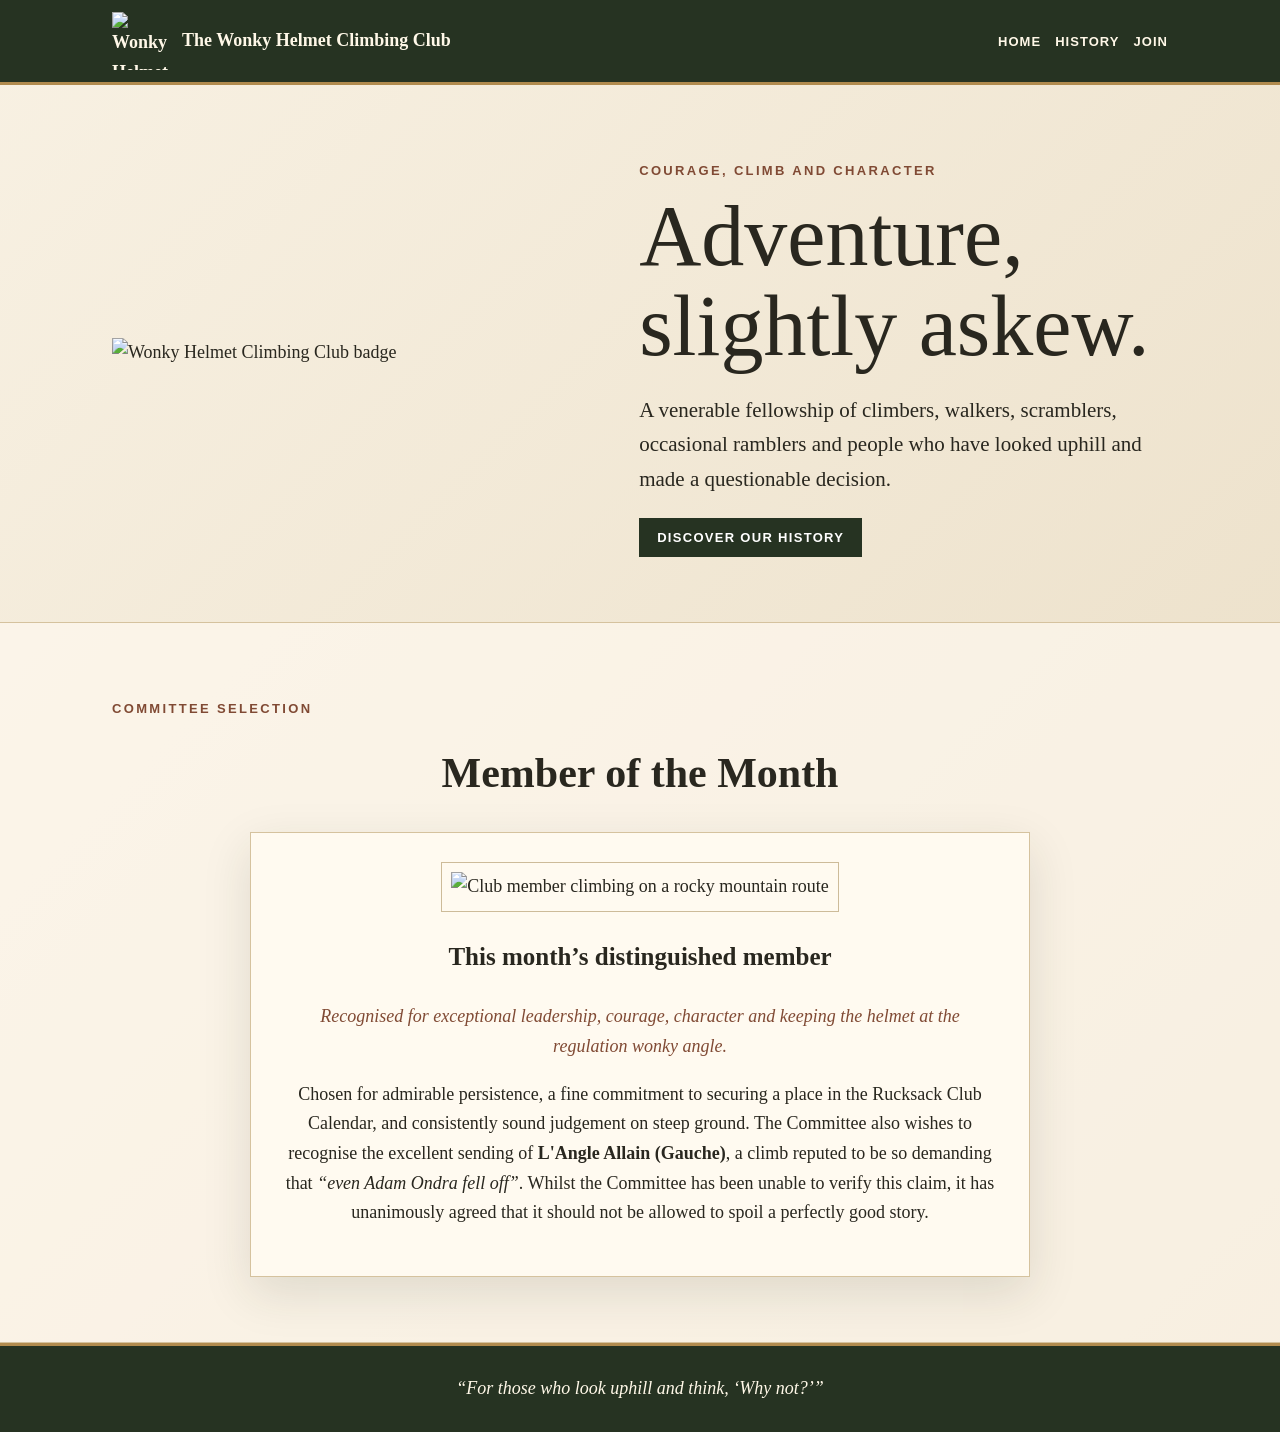
==== index.html @ e6dbe9c2 "Add files via upload" ====
<!doctype html><html lang="en-GB"><head><meta charset="utf-8"><meta name="viewport" content="width=device-width,initial-scale=1"><title>Wonky Helmet Climbing Club</title><link rel="stylesheet" href="styles.css"></head><body><header><nav><a class="brand" href="index.html"><img src="assets/club-badge.png" alt="Wonky Helmet Climbing Club badge"><span>The Wonky Helmet Climbing Club</span></a><div class="links"><a href="index.html">Home</a><a href="history.html">History</a><a href="join.html">Join</a></div></nav></header><main><section class="hero"><div><img src="assets/club-badge.png" alt="Wonky Helmet Climbing Club badge"></div><div class="hero-copy"><p class="eyebrow">Courage, Climb and Character</p><h1>Adventure,<br>slightly askew.</h1><p class="lead">A venerable fellowship of climbers, walkers, scramblers, occasional ramblers and people who have looked uphill and made a questionable decision.</p><a class="button" href="history.html">Discover our history</a></div></section><section class="alt"><div class="wrap"><p class="eyebrow">Committee selection</p><h2 style="text-align:center">Member of the Month</h2><article class="card member"><img class="member-photo" src="assets/member-of-the-month.jpg" alt="Club member climbing on a rocky mountain route"><h3>This month’s distinguished member</h3><p class="member-kicker">Recognised for exceptional leadership, courage, character and keeping the helmet at the regulation wonky angle.</p><p>Chosen for admirable persistence, a fine commitment to securing a place in the Rucksack Club Calendar, and consistently sound judgement on steep ground. The Committee also wishes to recognise the excellent sending of <strong>L'Angle Allain (Gauche)</strong>, a climb reputed to be so demanding that <em>“even Adam Ondra fell off”</em>. Whilst the Committee has been unable to verify this claim, it has unanimously agreed that it should not be allowed to spoil a perfectly good story.</p></article></div></section></main><footer>“For those who look uphill and think, ‘Why not?’”</footer><script src="script.js"></script></body></html>
---- styles.css ----
:root{--g:#263322;--gold:#b18b4e;--cream:#fffaf0;--ink:#29271f;--rust:#804a34;--line:#d5c29e}*{box-sizing:border-box}body{margin:0;background:linear-gradient(135deg,#f8f1e3,#e9dcc3);color:var(--ink);font:18px/1.65 Georgia,serif}header,footer{background:var(--g);color:#fff8e8}header{border-bottom:3px solid var(--gold)}nav{max-width:1100px;margin:auto;padding:12px 22px;display:flex;align-items:center;justify-content:space-between}.brand{display:flex;align-items:center;gap:12px;color:inherit;text-decoration:none;font-weight:bold}.brand img{width:58px;height:58px;object-fit:contain}.links{display:flex;gap:14px}.links a{color:inherit;text-decoration:none;font:700 13px Arial;text-transform:uppercase;letter-spacing:.08em}.hero,.wrap{max-width:1100px;margin:auto;padding:65px 22px}.hero,.grid{display:grid;grid-template-columns:1fr 1.12fr;gap:55px;align-items:center}.hero img{width:100%;max-height:510px;object-fit:contain}.eyebrow{font:700 13px Arial;color:var(--rust);letter-spacing:.18em;text-transform:uppercase}h1{font-size:clamp(48px,7vw,86px);line-height:1.05;margin:.15em 0;font-weight:500}h2{font-size:42px;line-height:1.12}h3{font-size:25px}.lead{font-size:21px}.button{display:inline-block;background:var(--g);color:#fff;padding:12px 18px;text-decoration:none;text-transform:uppercase;font:700 13px Arial;letter-spacing:.1em;border:0;cursor:pointer}.alt{background:#fffaf0aa;border-block:1px solid var(--line)}.card{background:var(--cream);border:1px solid var(--line);padding:30px;box-shadow:0 16px 45px #28302320}.member{max-width:780px;margin:auto;text-align:center}.member-photo{width:100%;aspect-ratio:16/10;object-fit:cover;object-position:50% 44%;border:9px solid var(--cream);outline:1px solid #cdbb99}.member-kicker,.quote{color:var(--rust);font-style:italic}.history-section{margin-bottom:55px}.history-section+.history-section{border-top:1px solid var(--line);padding-top:42px}.ascent-grid,.tradition-grid{display:grid;grid-template-columns:1fr 1fr;gap:22px}.ascent,.tradition{background:#fffaf0b8;border:1px solid var(--line);border-left:3px solid var(--gold);padding:12px 20px}.ascent h3,.tradition h3{color:var(--rust)}.tradition-wide{grid-column:1/-1}.achievements li{margin:.65rem 0}.quote,.submission-note{border-left:3px solid var(--gold);padding-left:16px}.submission-note{font-size:.94rem;color:#625b4d}label{display:block;font:bold 13px Arial;text-transform:uppercase;margin-top:12px}input,textarea{width:100%;padding:12px;border:1px solid #baa781;background:#fffdf8;font:16px Georgia}textarea{min-height:110px}footer{text-align:center;padding:28px;border-top:3px solid var(--gold);font-style:italic}@media(max-width:760px){.hero,.grid,.ascent-grid,.tradition-grid{grid-template-columns:1fr}.hero-copy{order:-1}.brand span{display:none}.tradition-wide{grid-column:auto}}
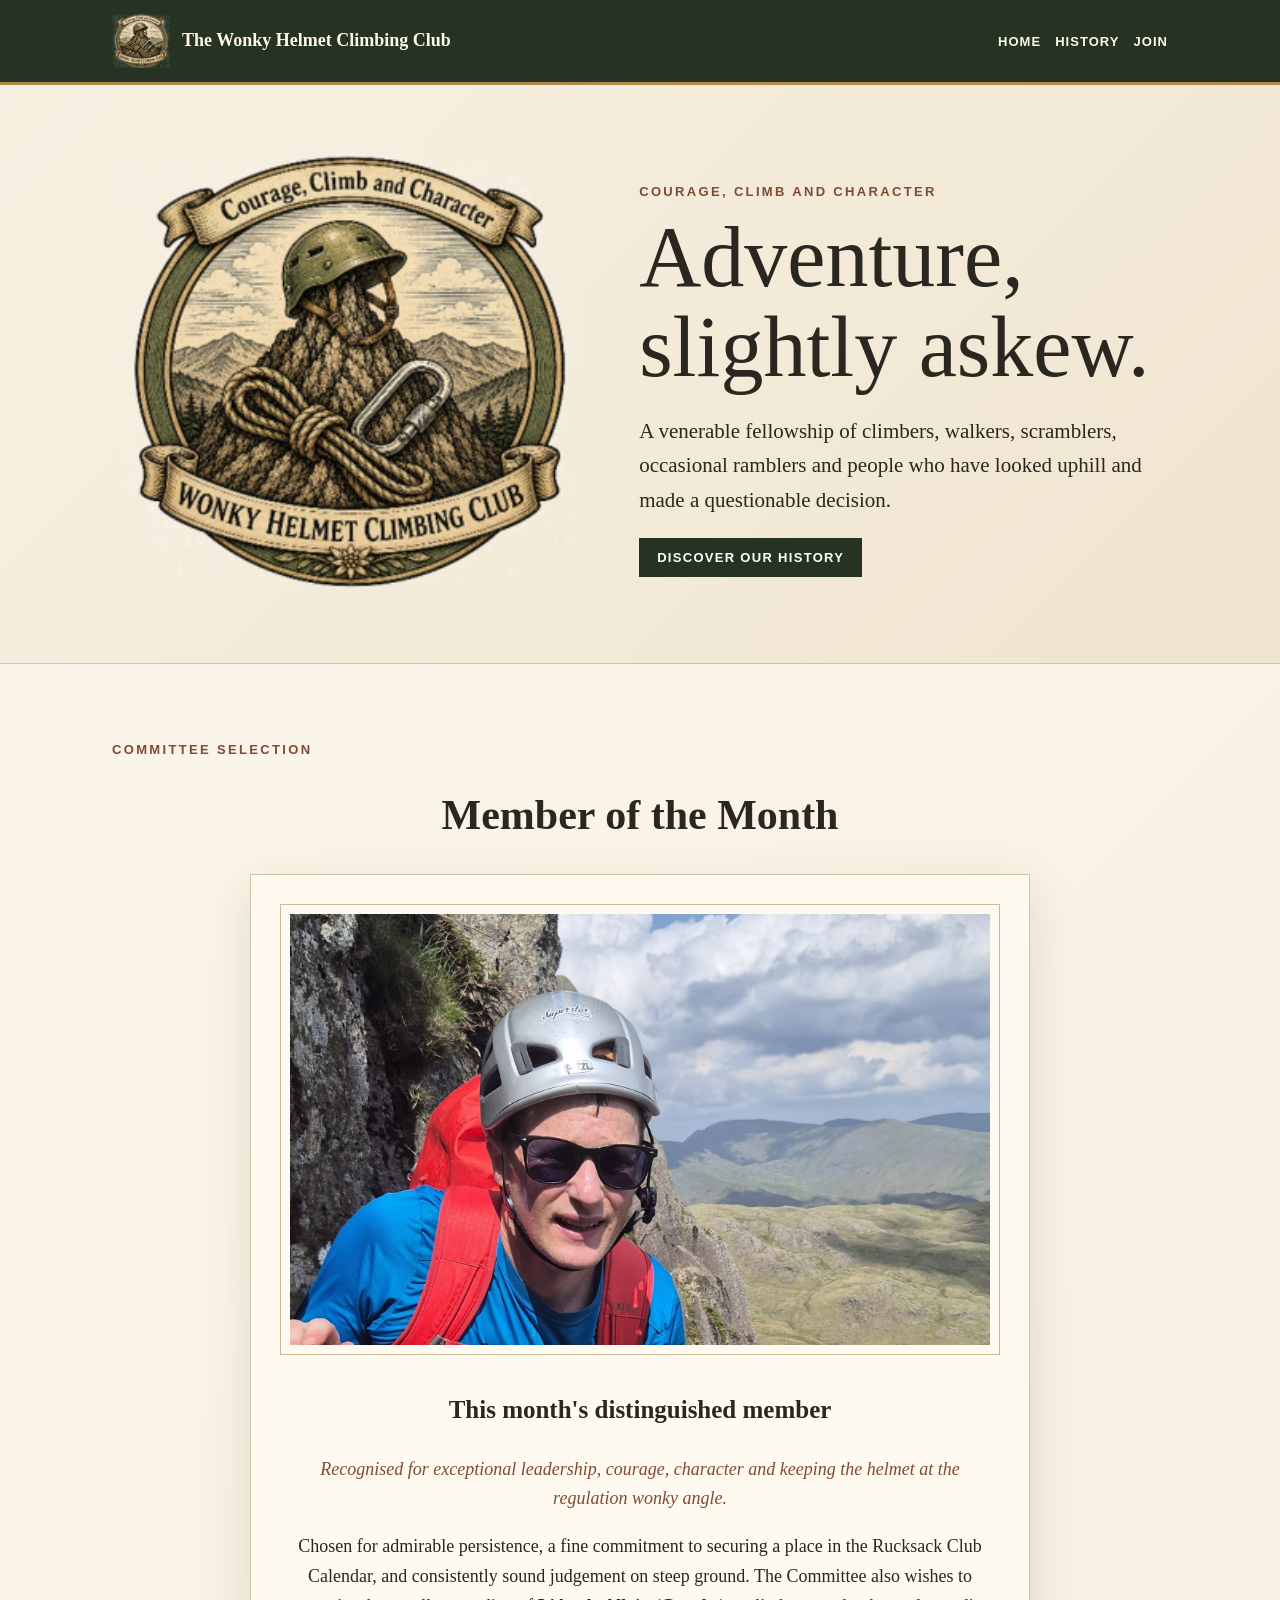
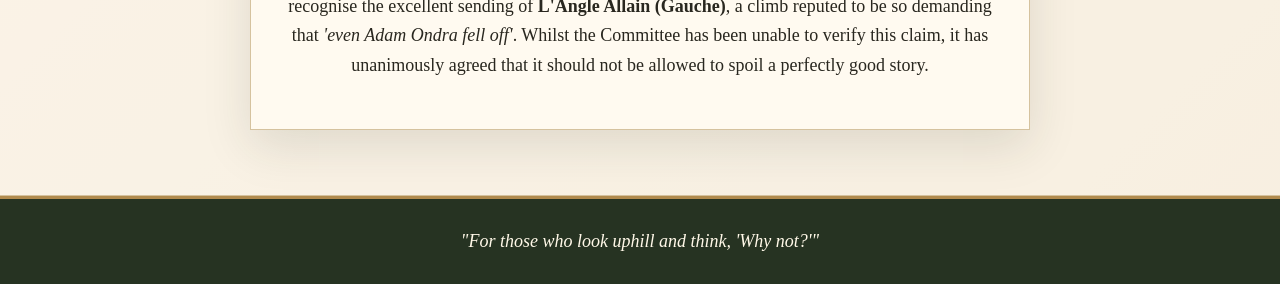
==== commit 5467b3be: "Add noindex meta tag to index.html to prevent search engine indexing" ====
--- a/index.html
+++ b/index.html
@@ -1 +1 @@
-<!doctype html><html lang="en-GB"><head><meta charset="utf-8"><meta name="viewport" content="width=device-width,initial-scale=1"><title>Wonky Helmet Climbing Club</title><link rel="stylesheet" href="styles.css"></head><body><header><nav><a class="brand" href="index.html"><img src="assets/club-badge.png" alt="Wonky Helmet Climbing Club badge"><span>The Wonky Helmet Climbing Club</span></a><div class="links"><a href="index.html">Home</a><a href="history.html">History</a><a href="join.html">Join</a></div></nav></header><main><section class="hero"><div><img src="assets/club-badge.png" alt="Wonky Helmet Climbing Club badge"></div><div class="hero-copy"><p class="eyebrow">Courage, Climb and Character</p><h1>Adventure,<br>slightly askew.</h1><p class="lead">A venerable fellowship of climbers, walkers, scramblers, occasional ramblers and people who have looked uphill and made a questionable decision.</p><a class="button" href="history.html">Discover our history</a></div></section><section class="alt"><div class="wrap"><p class="eyebrow">Committee selection</p><h2 style="text-align:center">Member of the Month</h2><article class="card member"><img class="member-photo" src="assets/member-of-the-month.jpg" alt="Club member climbing on a rocky mountain route"><h3>This month’s distinguished member</h3><p class="member-kicker">Recognised for exceptional leadership, courage, character and keeping the helmet at the regulation wonky angle.</p><p>Chosen for admirable persistence, a fine commitment to securing a place in the Rucksack Club Calendar, and consistently sound judgement on steep ground. The Committee also wishes to recognise the excellent sending of <strong>L'Angle Allain (Gauche)</strong>, a climb reputed to be so demanding that <em>“even Adam Ondra fell off”</em>. Whilst the Committee has been unable to verify this claim, it has unanimously agreed that it should not be allowed to spoil a perfectly good story.</p></article></div></section></main><footer>“For those who look uphill and think, ‘Why not?’”</footer><script src="script.js"></script></body></html>+<!doctype html><html lang="en-GB"><head><meta charset="utf-8"><meta name="viewport" content="width=device-width,initial-scale=1"><meta name="robots" content="noindex, follow"><title>Wonky Helmet Climbing Club</title><link rel="stylesheet" href="styles.css"></head><body><header><nav><a class="brand" href="index.html"><img src="assets/club-badge.png" alt="Wonky Helmet Climbing Club badge"><span>The Wonky Helmet Climbing Club</span></a><div class="links"><a href="index.html">Home</a><a href="history.html">History</a><a href="join.html">Join</a></div></nav></header><main><section class="hero"><div><img src="assets/club-badge.png" alt="Wonky Helmet Climbing Club badge"></div><div class="hero-copy"><p class="eyebrow">Courage, Climb and Character</p><h1>Adventure,<br>slightly askew.</h1><p class="lead">A venerable fellowship of climbers, walkers, scramblers, occasional ramblers and people who have looked uphill and made a questionable decision.</p><a class="button" href="history.html">Discover our history</a></div></section><section class="alt"><div class="wrap"><p class="eyebrow">Committee selection</p><h2 style="text-align:center">Member of the Month</h2><article class="card member"><img class="member-photo" src="assets/member-of-the-month.jpg" alt="Club member climbing on a rocky mountain route"><h3>This month's distinguished member</h3><p class="member-kicker">Recognised for exceptional leadership, courage, character and keeping the helmet at the regulation wonky angle.</p><p>Chosen for admirable persistence, a fine commitment to securing a place in the Rucksack Club Calendar, and consistently sound judgement on steep ground. The Committee also wishes to recognise the excellent sending of <strong>L'Angle Allain (Gauche)</strong>, a climb reputed to be so demanding that <em>'even Adam Ondra fell off'</em>. Whilst the Committee has been unable to verify this claim, it has unanimously agreed that it should not be allowed to spoil a perfectly good story.</p></article></div></section></main><footer>"For those who look uphill and think, 'Why not?'"</footer><script src="script.js"></script></body></html>
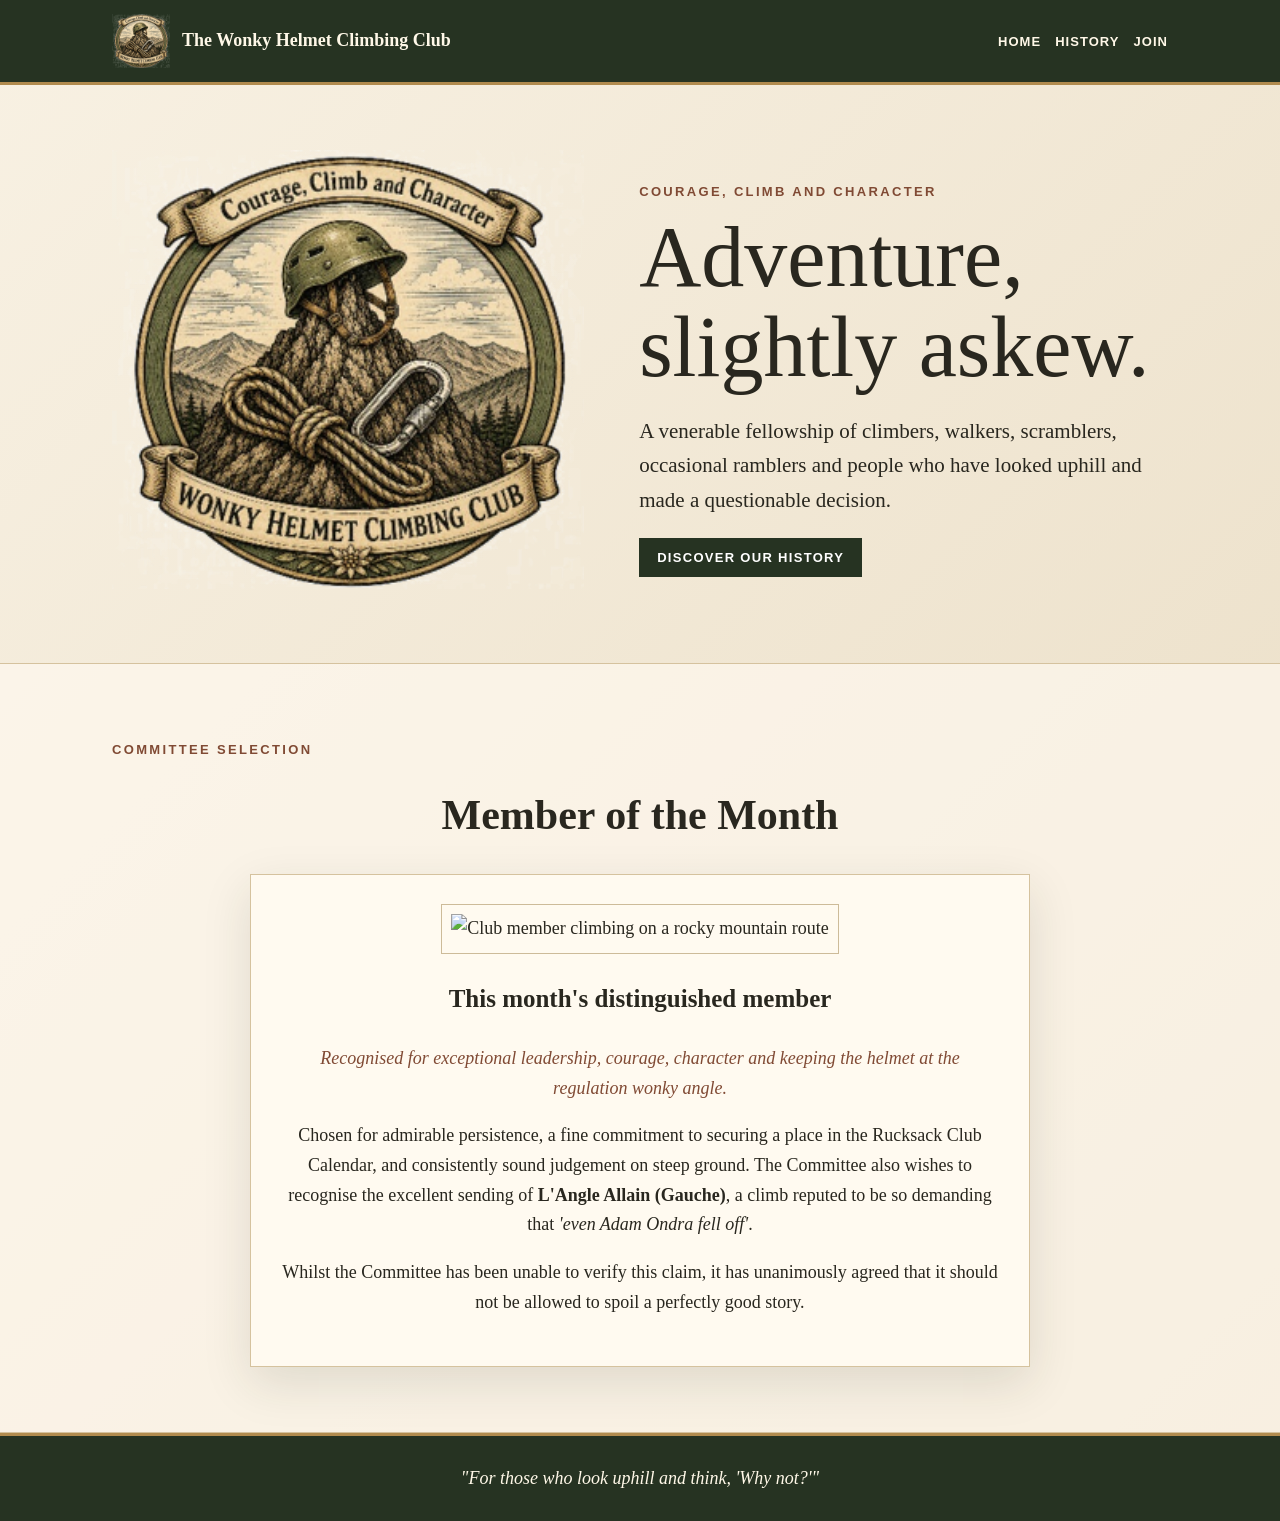
==== commit 0de900b3: "Fix HTML formatting and ensure proper structure" ====
--- a/index.html
+++ b/index.html
@@ -1 +1 @@
-<!doctype html><html lang="en-GB"><head><meta charset="utf-8"><meta name="viewport" content="width=device-width,initial-scale=1"><meta name="robots" content="noindex, follow"><title>Wonky Helmet Climbing Club</title><link rel="stylesheet" href="styles.css"></head><body><header><nav><a class="brand" href="index.html"><img src="assets/club-badge.png" alt="Wonky Helmet Climbing Club badge"><span>The Wonky Helmet Climbing Club</span></a><div class="links"><a href="index.html">Home</a><a href="history.html">History</a><a href="join.html">Join</a></div></nav></header><main><section class="hero"><div><img src="assets/club-badge.png" alt="Wonky Helmet Climbing Club badge"></div><div class="hero-copy"><p class="eyebrow">Courage, Climb and Character</p><h1>Adventure,<br>slightly askew.</h1><p class="lead">A venerable fellowship of climbers, walkers, scramblers, occasional ramblers and people who have looked uphill and made a questionable decision.</p><a class="button" href="history.html">Discover our history</a></div></section><section class="alt"><div class="wrap"><p class="eyebrow">Committee selection</p><h2 style="text-align:center">Member of the Month</h2><article class="card member"><img class="member-photo" src="assets/member-of-the-month.jpg" alt="Club member climbing on a rocky mountain route"><h3>This month's distinguished member</h3><p class="member-kicker">Recognised for exceptional leadership, courage, character and keeping the helmet at the regulation wonky angle.</p><p>Chosen for admirable persistence, a fine commitment to securing a place in the Rucksack Club Calendar, and consistently sound judgement on steep ground. The Committee also wishes to recognise the excellent sending of <strong>L'Angle Allain (Gauche)</strong>, a climb reputed to be so demanding that <em>'even Adam Ondra fell off'</em>. Whilst the Committee has been unable to verify this claim, it has unanimously agreed that it should not be allowed to spoil a perfectly good story.</p></article></div></section></main><footer>"For those who look uphill and think, 'Why not?'"</footer><script src="script.js"></script></body></html>+<!doctype html><html lang="en-GB"><head><meta charset="utf-8"><meta name="viewport" content="width=device-width,initial-scale=1"><meta name="robots" content="noindex, follow"><title>Wonky Helmet Climbing Club</title><link rel="stylesheet" href="styles.css"></head><body><header><nav><a class="brand" href="index.html"><img src="assets/club-badge.png" alt="Wonky Helmet Climbing Club badge"><span>The Wonky Helmet Climbing Club</span></a><div class="links"><a href="index.html">Home</a><a href="history.html">History</a><a href="join.html">Join</a></div></nav></header><main><section class="hero"><div><img src="assets/club-badge.png" alt="Wonky Helmet Climbing Club badge"></div><div class="hero-copy"><p class="eyebrow">Courage, Climb and Character</p><h1>Adventure,<br>slightly askew.</h1><p class="lead">A venerable fellowship of climbers, walkers, scramblers, occasional ramblers and people who have looked uphill and made a questionable decision.</p><a class="button" href="history.html">Discover our history</a></div></section><section class="alt"><div class="wrap"><p class="eyebrow">Committee selection</p><h2 style="text-align:center">Member of the Month</h2><article class="card member"><img class="member-photo" src="assets/member-of-the-month.jpg" alt="Club member climbing on a rocky mountain route"><h3>This month's distinguished member</h3><p class="member-kicker">Recognised for exceptional leadership, courage, character and keeping the helmet at the regulation wonky angle.</p><p>Chosen for admirable persistence, a fine commitment to securing a place in the Rucksack Club Calendar, and consistently sound judgement on steep ground. The Committee also wishes to recognise the excellent sending of <strong>L'Angle Allain (Gauche)</strong>, a climb reputed to be so demanding that <em>'even Adam Ondra fell off'</em>. </p><p>Whilst the Committee has been unable to verify this claim, it has unanimously agreed that it should not be allowed to spoil a perfectly good story.</p></article></div></section></main><footer>"For those who look uphill and think, 'Why not?'"</footer><script src="script.js"></script></body></html>
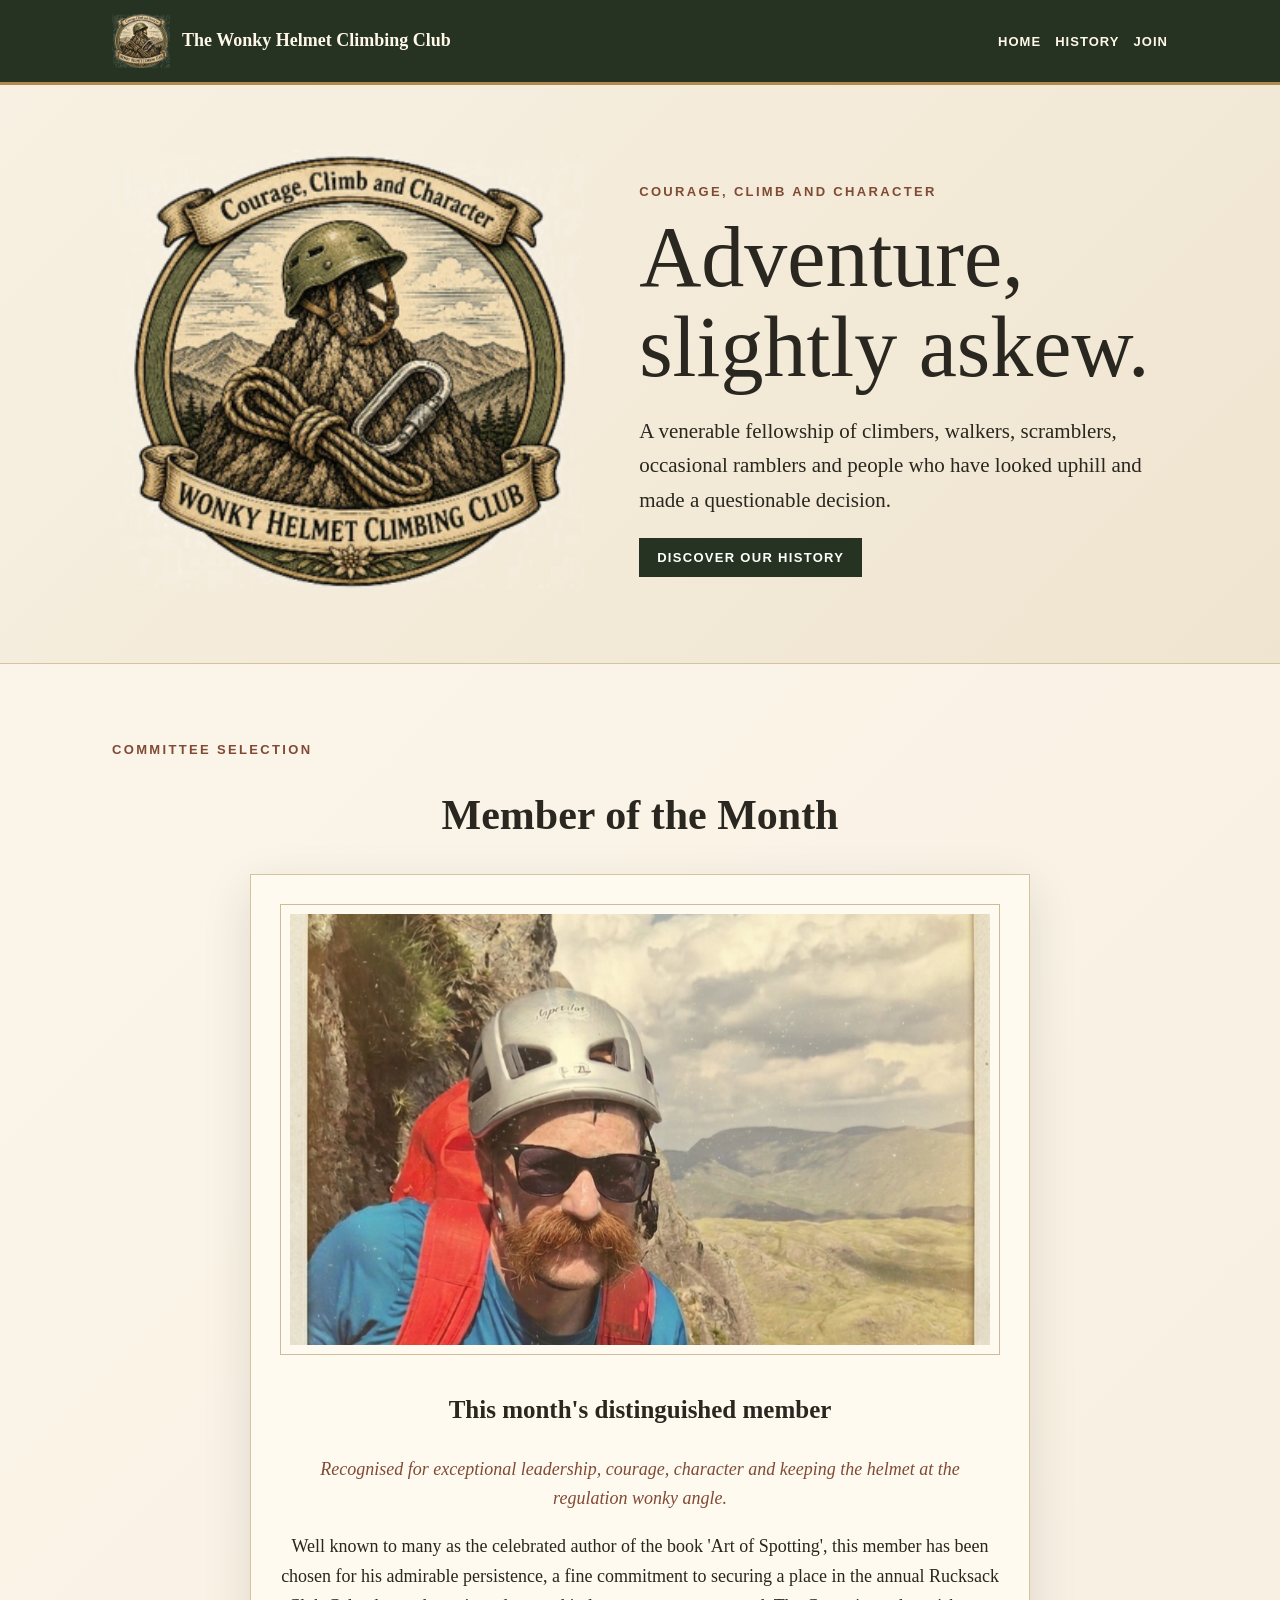
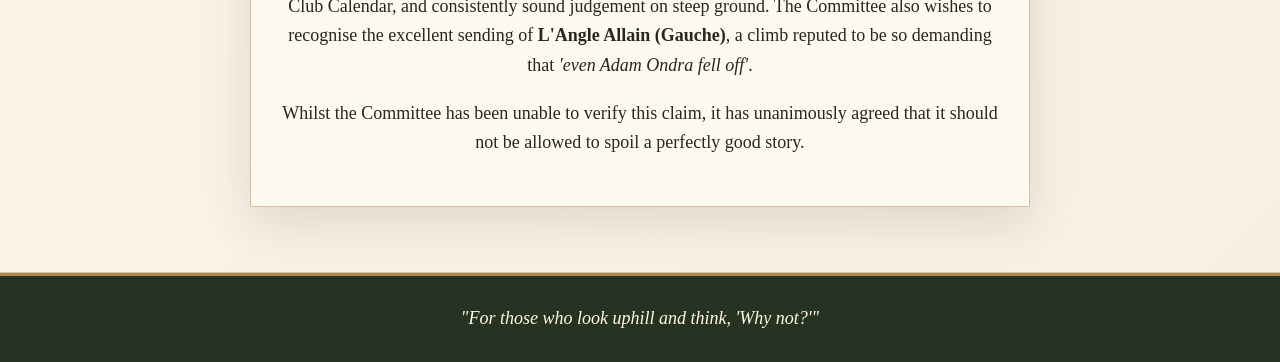
==== commit c0f53e3c: "Update index.html" ====
--- a/index.html
+++ b/index.html
@@ -1 +1 @@
-<!doctype html><html lang="en-GB"><head><meta charset="utf-8"><meta name="viewport" content="width=device-width,initial-scale=1"><meta name="robots" content="noindex, follow"><title>Wonky Helmet Climbing Club</title><link rel="stylesheet" href="styles.css"></head><body><header><nav><a class="brand" href="index.html"><img src="assets/club-badge.png" alt="Wonky Helmet Climbing Club badge"><span>The Wonky Helmet Climbing Club</span></a><div class="links"><a href="index.html">Home</a><a href="history.html">History</a><a href="join.html">Join</a></div></nav></header><main><section class="hero"><div><img src="assets/club-badge.png" alt="Wonky Helmet Climbing Club badge"></div><div class="hero-copy"><p class="eyebrow">Courage, Climb and Character</p><h1>Adventure,<br>slightly askew.</h1><p class="lead">A venerable fellowship of climbers, walkers, scramblers, occasional ramblers and people who have looked uphill and made a questionable decision.</p><a class="button" href="history.html">Discover our history</a></div></section><section class="alt"><div class="wrap"><p class="eyebrow">Committee selection</p><h2 style="text-align:center">Member of the Month</h2><article class="card member"><img class="member-photo" src="assets/member-of-the-month.jpg" alt="Club member climbing on a rocky mountain route"><h3>This month's distinguished member</h3><p class="member-kicker">Recognised for exceptional leadership, courage, character and keeping the helmet at the regulation wonky angle.</p><p>Chosen for admirable persistence, a fine commitment to securing a place in the Rucksack Club Calendar, and consistently sound judgement on steep ground. The Committee also wishes to recognise the excellent sending of <strong>L'Angle Allain (Gauche)</strong>, a climb reputed to be so demanding that <em>'even Adam Ondra fell off'</em>. </p><p>Whilst the Committee has been unable to verify this claim, it has unanimously agreed that it should not be allowed to spoil a perfectly good story.</p></article></div></section></main><footer>"For those who look uphill and think, 'Why not?'"</footer><script src="script.js"></script></body></html>
+<!doctype html><html lang="en-GB"><head><meta charset="utf-8"><meta name="viewport" content="width=device-width,initial-scale=1"><meta name="robots" content="noindex, follow"><title>Wonky Helmet Climbing Club</title><link rel="stylesheet" href="styles.css"></head><body><header><nav><a class="brand" href="index.html"><img src="assets/club-badge.png" alt="Wonky Helmet Climbing Club badge"><span>The Wonky Helmet Climbing Club</span></a><div class="links"><a href="index.html">Home</a><a href="history.html">History</a><a href="join.html">Join</a></div></nav></header><main><section class="hero"><div><img src="assets/club-badge.png" alt="Wonky Helmet Climbing Club badge"></div><div class="hero-copy"><p class="eyebrow">Courage, Climb and Character</p><h1>Adventure,<br>slightly askew.</h1><p class="lead">A venerable fellowship of climbers, walkers, scramblers, occasional ramblers and people who have looked uphill and made a questionable decision.</p><a class="button" href="history.html">Discover our history</a></div></section><section class="alt"><div class="wrap"><p class="eyebrow">Committee selection</p><h2 style="text-align:center">Member of the Month</h2><article class="card member"><img class="member-photo" src="assets/member-of-the-month.png" alt="Club member climbing on a rocky mountain route"><h3>This month's distinguished member</h3><p class="member-kicker">Recognised for exceptional leadership, courage, character and keeping the helmet at the regulation wonky angle.</p><p>Well known to many as the celebrated author of the book 'Art of Spotting', this member has been chosen for his admirable persistence, a fine commitment to securing a place in the annual Rucksack Club Calendar, and consistently sound judgement on steep ground. The Committee also wishes to recognise the excellent sending of <strong>L'Angle Allain (Gauche)</strong>, a climb reputed to be so demanding that <em>'even Adam Ondra fell off'</em>. </p><p></p><p>Whilst the Committee has been unable to verify this claim, it has unanimously agreed that it should not be allowed to spoil a perfectly good story.</p></article></div></section></main><footer>"For those who look uphill and think, 'Why not?'"</footer><script src="script.js"></script></body></html>
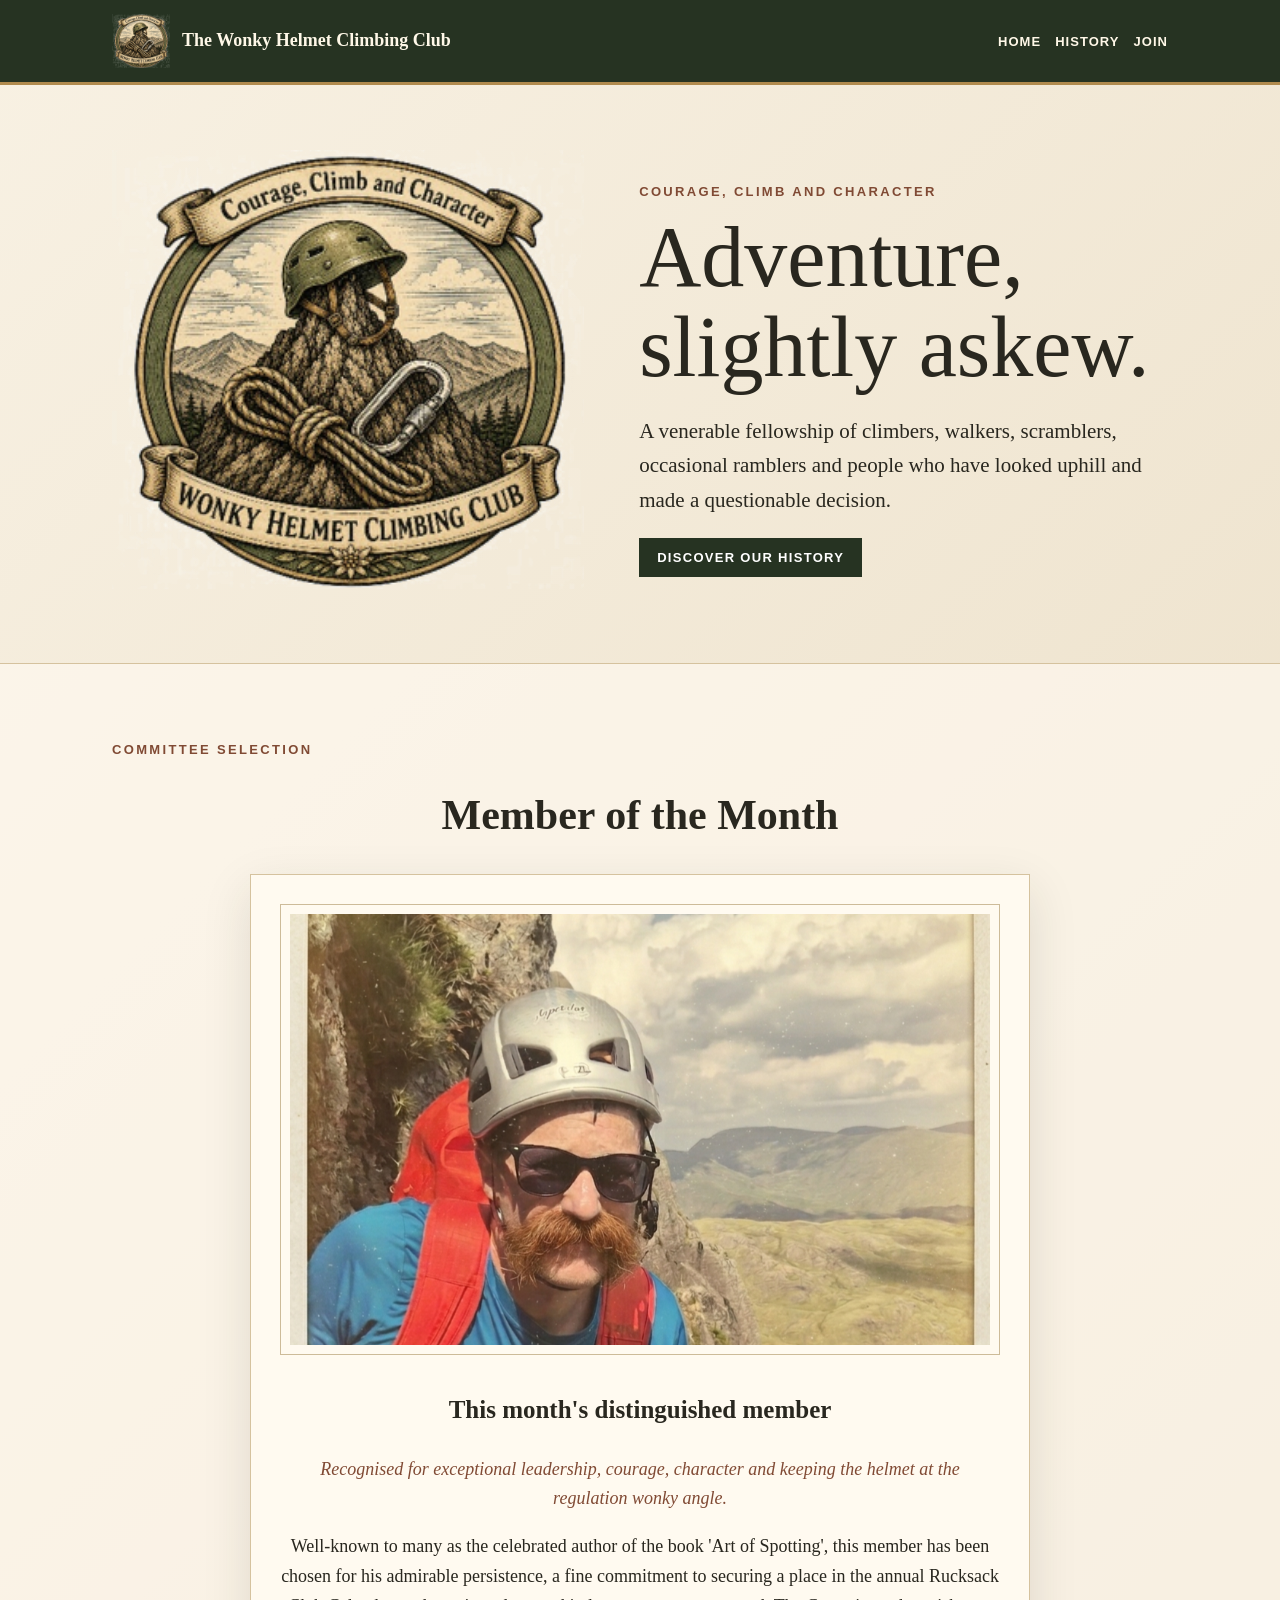
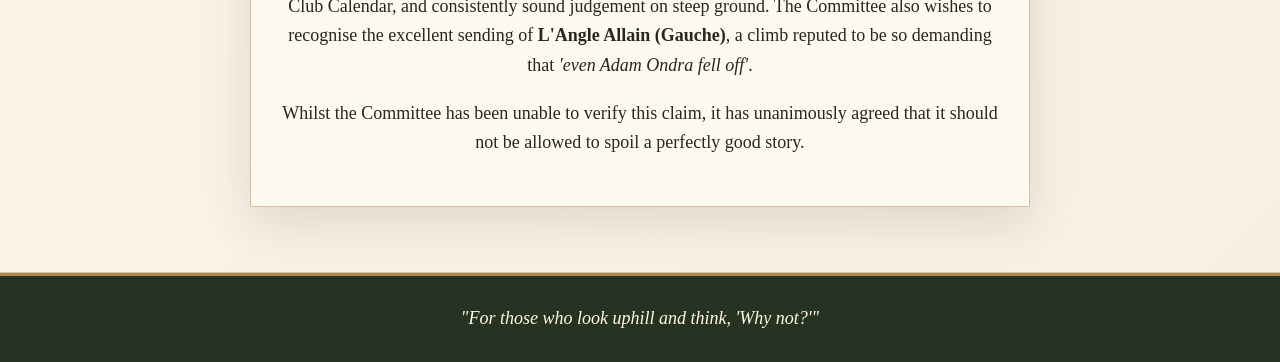
==== commit de2ab9d3: "Update index.html" ====
--- a/index.html
+++ b/index.html
@@ -1 +1 @@
-<!doctype html><html lang="en-GB"><head><meta charset="utf-8"><meta name="viewport" content="width=device-width,initial-scale=1"><meta name="robots" content="noindex, follow"><title>Wonky Helmet Climbing Club</title><link rel="stylesheet" href="styles.css"></head><body><header><nav><a class="brand" href="index.html"><img src="assets/club-badge.png" alt="Wonky Helmet Climbing Club badge"><span>The Wonky Helmet Climbing Club</span></a><div class="links"><a href="index.html">Home</a><a href="history.html">History</a><a href="join.html">Join</a></div></nav></header><main><section class="hero"><div><img src="assets/club-badge.png" alt="Wonky Helmet Climbing Club badge"></div><div class="hero-copy"><p class="eyebrow">Courage, Climb and Character</p><h1>Adventure,<br>slightly askew.</h1><p class="lead">A venerable fellowship of climbers, walkers, scramblers, occasional ramblers and people who have looked uphill and made a questionable decision.</p><a class="button" href="history.html">Discover our history</a></div></section><section class="alt"><div class="wrap"><p class="eyebrow">Committee selection</p><h2 style="text-align:center">Member of the Month</h2><article class="card member"><img class="member-photo" src="assets/member-of-the-month.png" alt="Club member climbing on a rocky mountain route"><h3>This month's distinguished member</h3><p class="member-kicker">Recognised for exceptional leadership, courage, character and keeping the helmet at the regulation wonky angle.</p><p>Well known to many as the celebrated author of the book 'Art of Spotting', this member has been chosen for his admirable persistence, a fine commitment to securing a place in the annual Rucksack Club Calendar, and consistently sound judgement on steep ground. The Committee also wishes to recognise the excellent sending of <strong>L'Angle Allain (Gauche)</strong>, a climb reputed to be so demanding that <em>'even Adam Ondra fell off'</em>. </p><p></p><p>Whilst the Committee has been unable to verify this claim, it has unanimously agreed that it should not be allowed to spoil a perfectly good story.</p></article></div></section></main><footer>"For those who look uphill and think, 'Why not?'"</footer><script src="script.js"></script></body></html>
+<!doctype html><html lang="en-GB"><head><meta charset="utf-8"><meta name="viewport" content="width=device-width,initial-scale=1"><meta name="robots" content="noindex, follow"><title>Wonky Helmet Climbing Club</title><link rel="stylesheet" href="styles.css"></head><body><header><nav><a class="brand" href="index.html"><img src="assets/club-badge.png" alt="Wonky Helmet Climbing Club badge"><span>The Wonky Helmet Climbing Club</span></a><div class="links"><a href="index.html">Home</a><a href="history.html">History</a><a href="join.html">Join</a></div></nav></header><main><section class="hero"><div><img src="assets/club-badge.png" alt="Wonky Helmet Climbing Club badge"></div><div class="hero-copy"><p class="eyebrow">Courage, Climb and Character</p><h1>Adventure,<br>slightly askew.</h1><p class="lead">A venerable fellowship of climbers, walkers, scramblers, occasional ramblers and people who have looked uphill and made a questionable decision.</p><a class="button" href="history.html">Discover our history</a></div></section><section class="alt"><div class="wrap"><p class="eyebrow">Committee selection</p><h2 style="text-align:center">Member of the Month</h2><article class="card member"><img class="member-photo" src="assets/member-of-the-month.png" alt="Club member climbing on a rocky mountain route"><h3>This month's distinguished member</h3><p class="member-kicker">Recognised for exceptional leadership, courage, character and keeping the helmet at the regulation wonky angle.</p><p>Well-known to many as the celebrated author of the book 'Art of Spotting', this member has been chosen for his admirable persistence, a fine commitment to securing a place in the annual Rucksack Club Calendar, and consistently sound judgement on steep ground. The Committee also wishes to recognise the excellent sending of <strong>L'Angle Allain (Gauche)</strong>, a climb reputed to be so demanding that <em>'even Adam Ondra fell off'</em>. </p><p></p><p>Whilst the Committee has been unable to verify this claim, it has unanimously agreed that it should not be allowed to spoil a perfectly good story.</p></article></div></section></main><footer>"For those who look uphill and think, 'Why not?'"</footer><script src="script.js"></script></body></html>
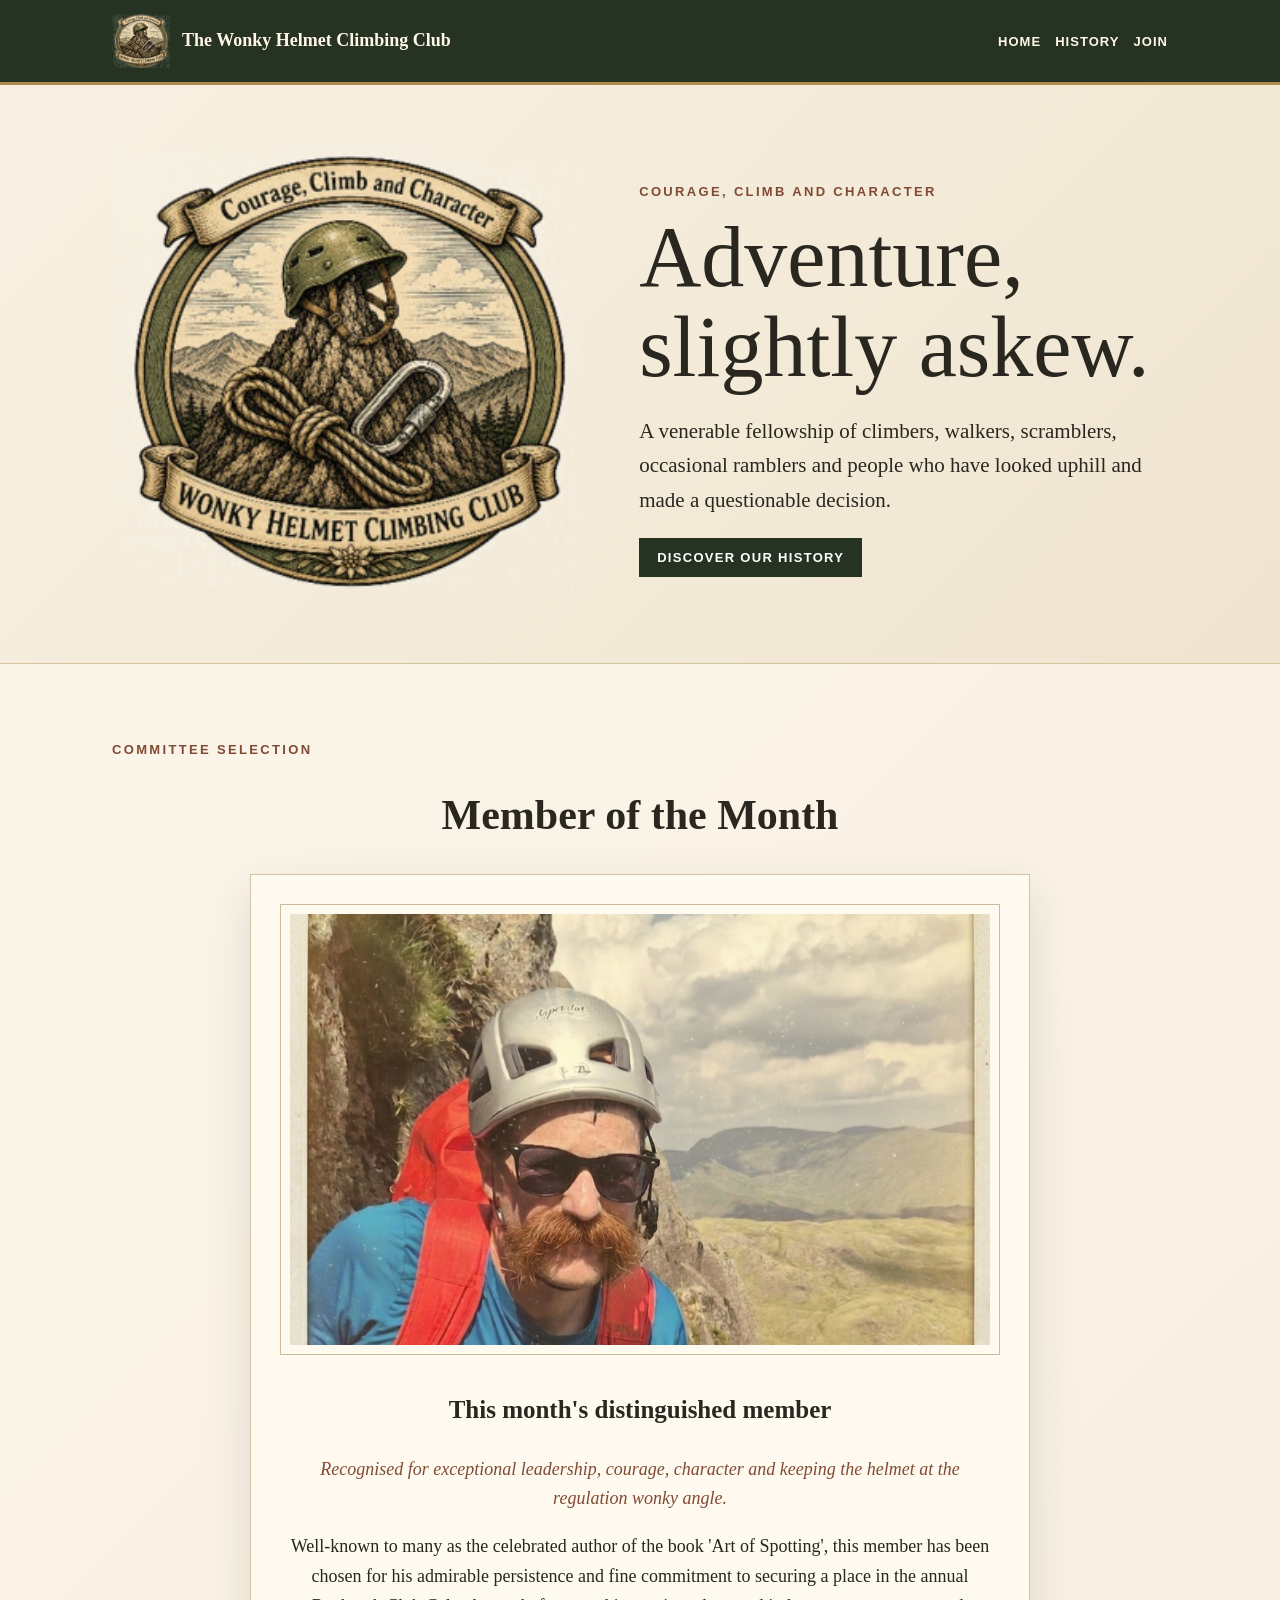
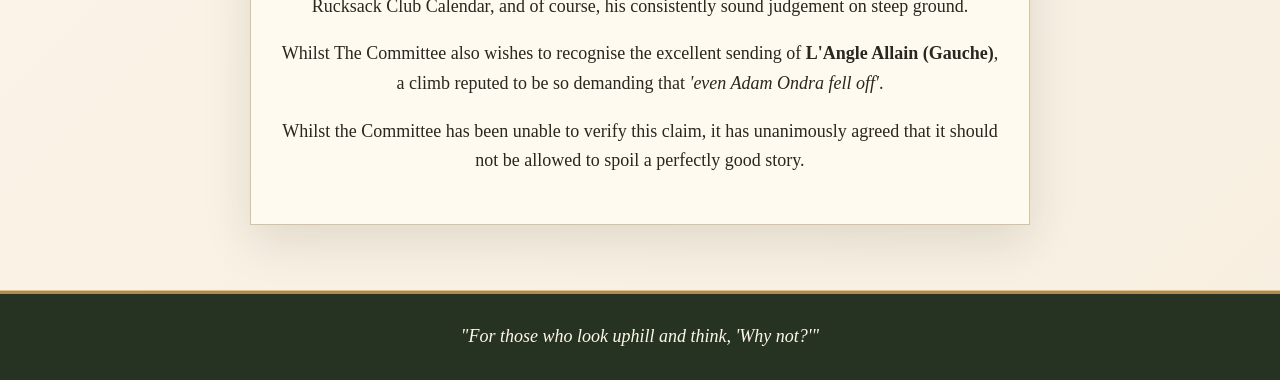
==== commit 811ed815: "Refine member of the month description in index.html Updated the description of the distinguished me" ====
--- a/index.html
+++ b/index.html
@@ -1 +1 @@
-<!doctype html><html lang="en-GB"><head><meta charset="utf-8"><meta name="viewport" content="width=device-width,initial-scale=1"><meta name="robots" content="noindex, follow"><title>Wonky Helmet Climbing Club</title><link rel="stylesheet" href="styles.css"></head><body><header><nav><a class="brand" href="index.html"><img src="assets/club-badge.png" alt="Wonky Helmet Climbing Club badge"><span>The Wonky Helmet Climbing Club</span></a><div class="links"><a href="index.html">Home</a><a href="history.html">History</a><a href="join.html">Join</a></div></nav></header><main><section class="hero"><div><img src="assets/club-badge.png" alt="Wonky Helmet Climbing Club badge"></div><div class="hero-copy"><p class="eyebrow">Courage, Climb and Character</p><h1>Adventure,<br>slightly askew.</h1><p class="lead">A venerable fellowship of climbers, walkers, scramblers, occasional ramblers and people who have looked uphill and made a questionable decision.</p><a class="button" href="history.html">Discover our history</a></div></section><section class="alt"><div class="wrap"><p class="eyebrow">Committee selection</p><h2 style="text-align:center">Member of the Month</h2><article class="card member"><img class="member-photo" src="assets/member-of-the-month.png" alt="Club member climbing on a rocky mountain route"><h3>This month's distinguished member</h3><p class="member-kicker">Recognised for exceptional leadership, courage, character and keeping the helmet at the regulation wonky angle.</p><p>Well-known to many as the celebrated author of the book 'Art of Spotting', this member has been chosen for his admirable persistence, a fine commitment to securing a place in the annual Rucksack Club Calendar, and consistently sound judgement on steep ground. The Committee also wishes to recognise the excellent sending of <strong>L'Angle Allain (Gauche)</strong>, a climb reputed to be so demanding that <em>'even Adam Ondra fell off'</em>. </p><p></p><p>Whilst the Committee has been unable to verify this claim, it has unanimously agreed that it should not be allowed to spoil a perfectly good story.</p></article></div></section></main><footer>"For those who look uphill and think, 'Why not?'"</footer><script src="script.js"></script></body></html>
+<!doctype html><html lang="en-GB"><head><meta charset="utf-8"><meta name="viewport" content="width=device-width,initial-scale=1"><meta name="robots" content="noindex, follow"><title>Wonky Helmet Climbing Club</title><link rel="stylesheet" href="styles.css"></head><body><header><nav><a class="brand" href="index.html"><img src="assets/club-badge.png" alt="Wonky Helmet Climbing Club badge"><span>The Wonky Helmet Climbing Club</span></a><div class="links"><a href="index.html">Home</a><a href="history.html">History</a><a href="join.html">Join</a></div></nav></header><main><section class="hero"><div><img src="assets/club-badge.png" alt="Wonky Helmet Climbing Club badge"></div><div class="hero-copy"><p class="eyebrow">Courage, Climb and Character</p><h1>Adventure,<br>slightly askew.</h1><p class="lead">A venerable fellowship of climbers, walkers, scramblers, occasional ramblers and people who have looked uphill and made a questionable decision.</p><a class="button" href="history.html">Discover our history</a></div></section><section class="alt"><div class="wrap"><p class="eyebrow">Committee selection</p><h2 style="text-align:center">Member of the Month</h2><article class="card member"><img class="member-photo" src="assets/member-of-the-month.png" alt="Club member climbing on a rocky mountain route"><h3>This month's distinguished member</h3><p class="member-kicker">Recognised for exceptional leadership, courage, character and keeping the helmet at the regulation wonky angle.</p><p>Well-known to many as the celebrated author of the book 'Art of Spotting', this member has been chosen for his admirable persistence and fine commitment to securing a place in the annual Rucksack Club Calendar, and of course, his consistently sound judgement on steep ground.</p><p>Whilst The Committee also wishes to recognise the excellent sending of <strong>L'Angle Allain (Gauche)</strong>, a climb reputed to be so demanding that <em>'even Adam Ondra fell off'</em>. </p><p></p><p>Whilst the Committee has been unable to verify this claim, it has unanimously agreed that it should not be allowed to spoil a perfectly good story.</p></article></div></section></main><footer>"For those who look uphill and think, 'Why not?'"</footer><script src="script.js"></script></body></html>
